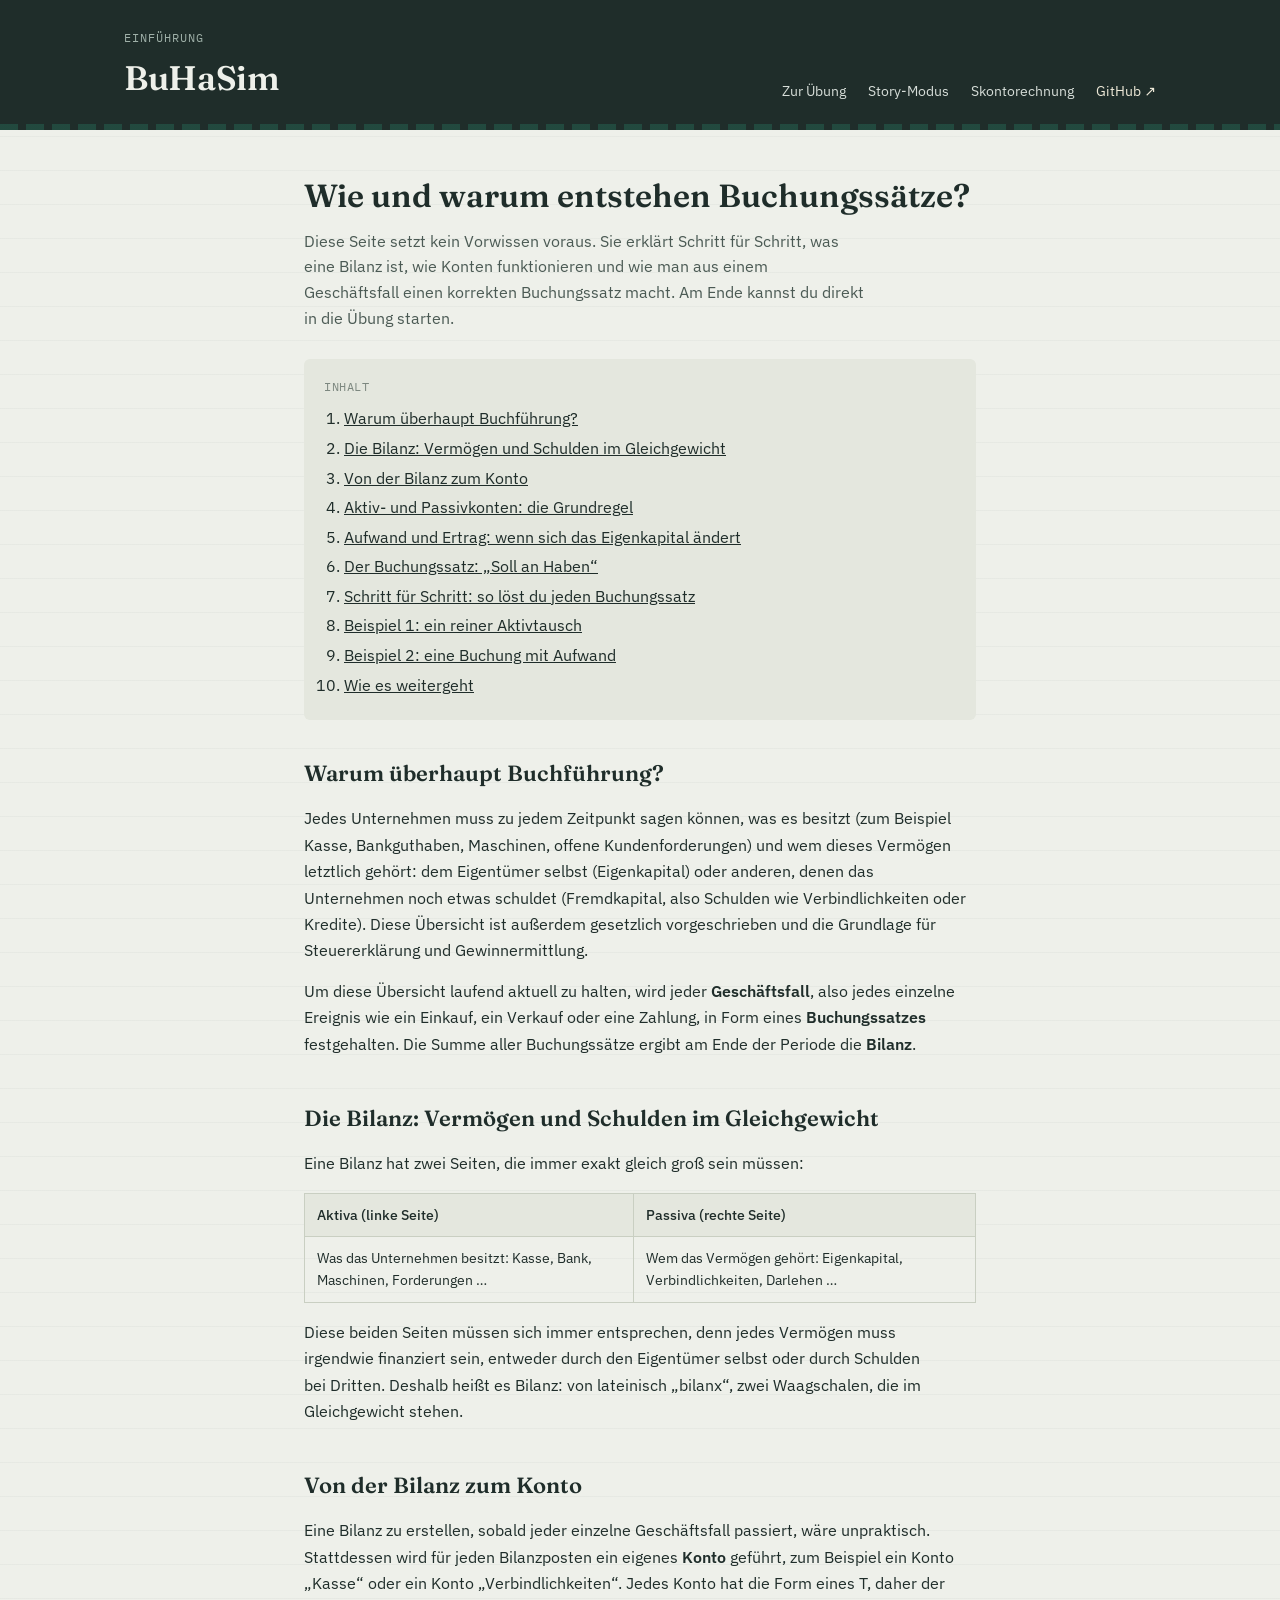
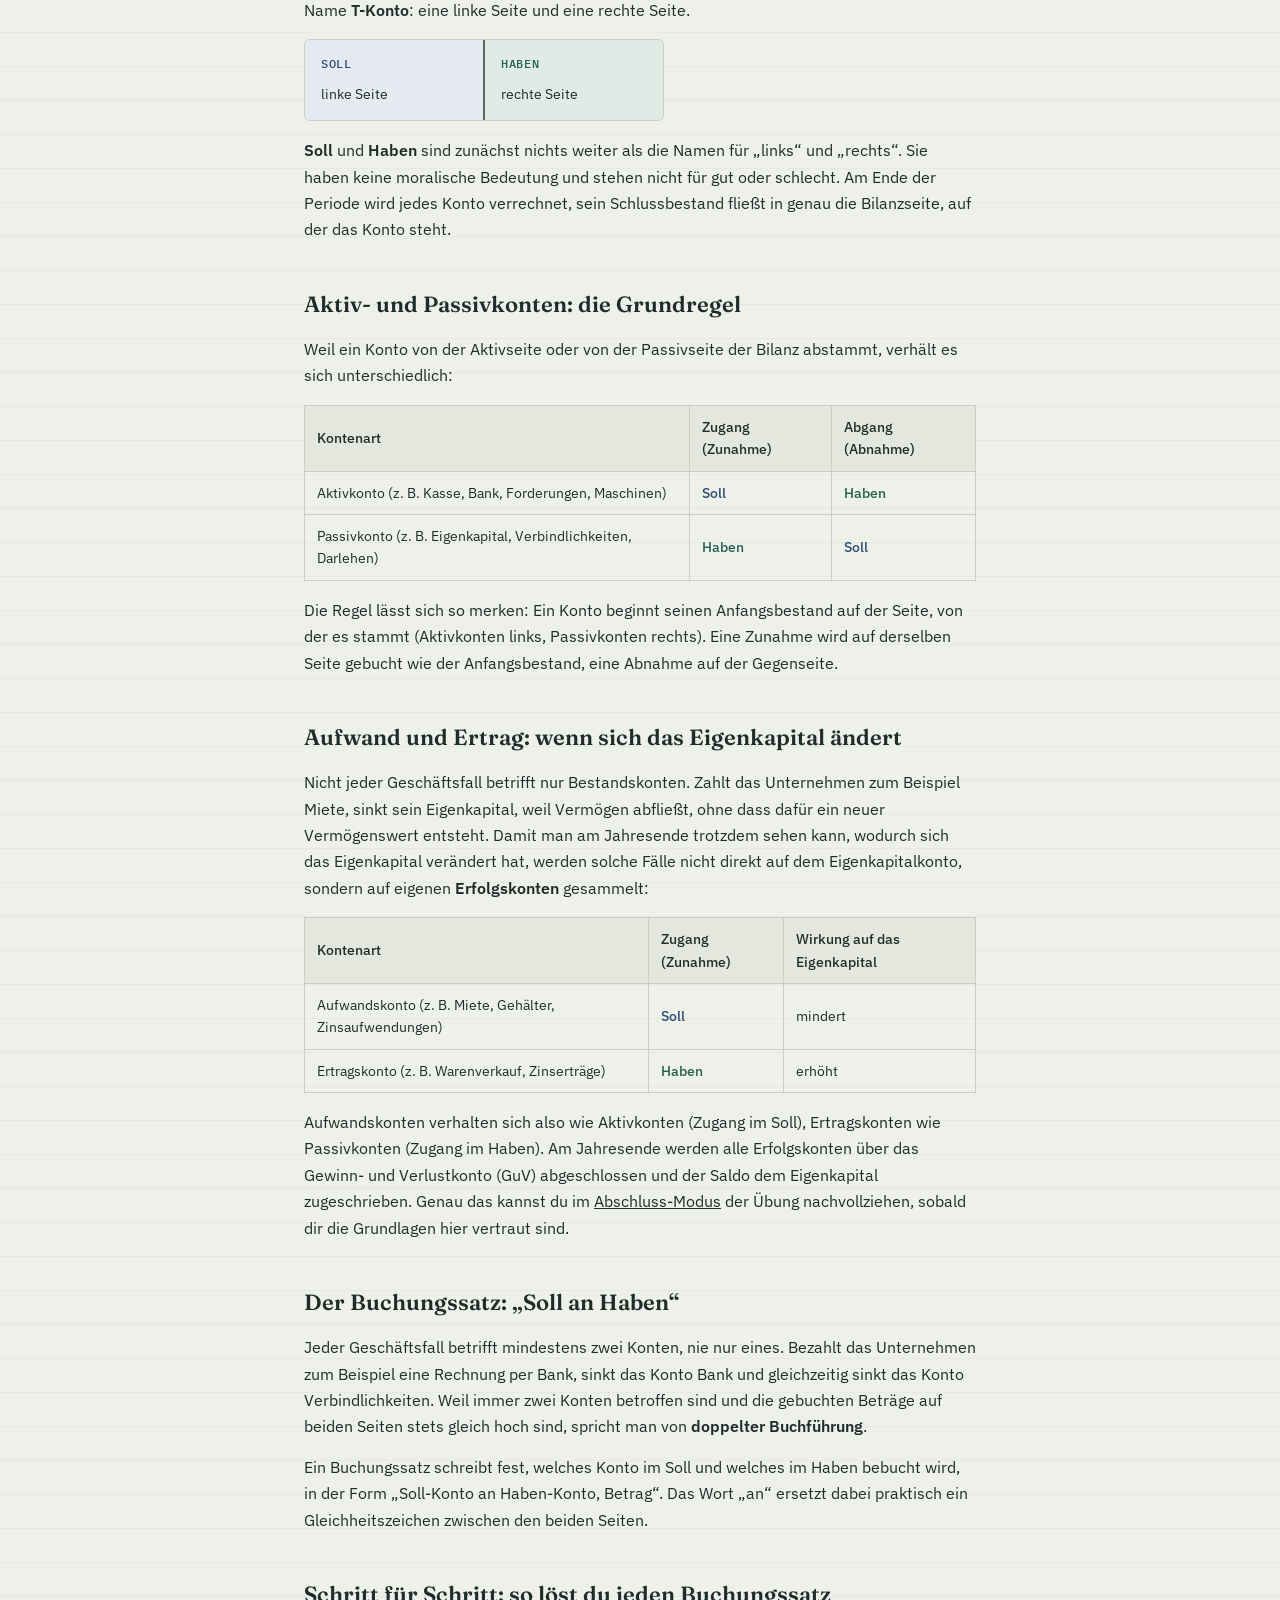
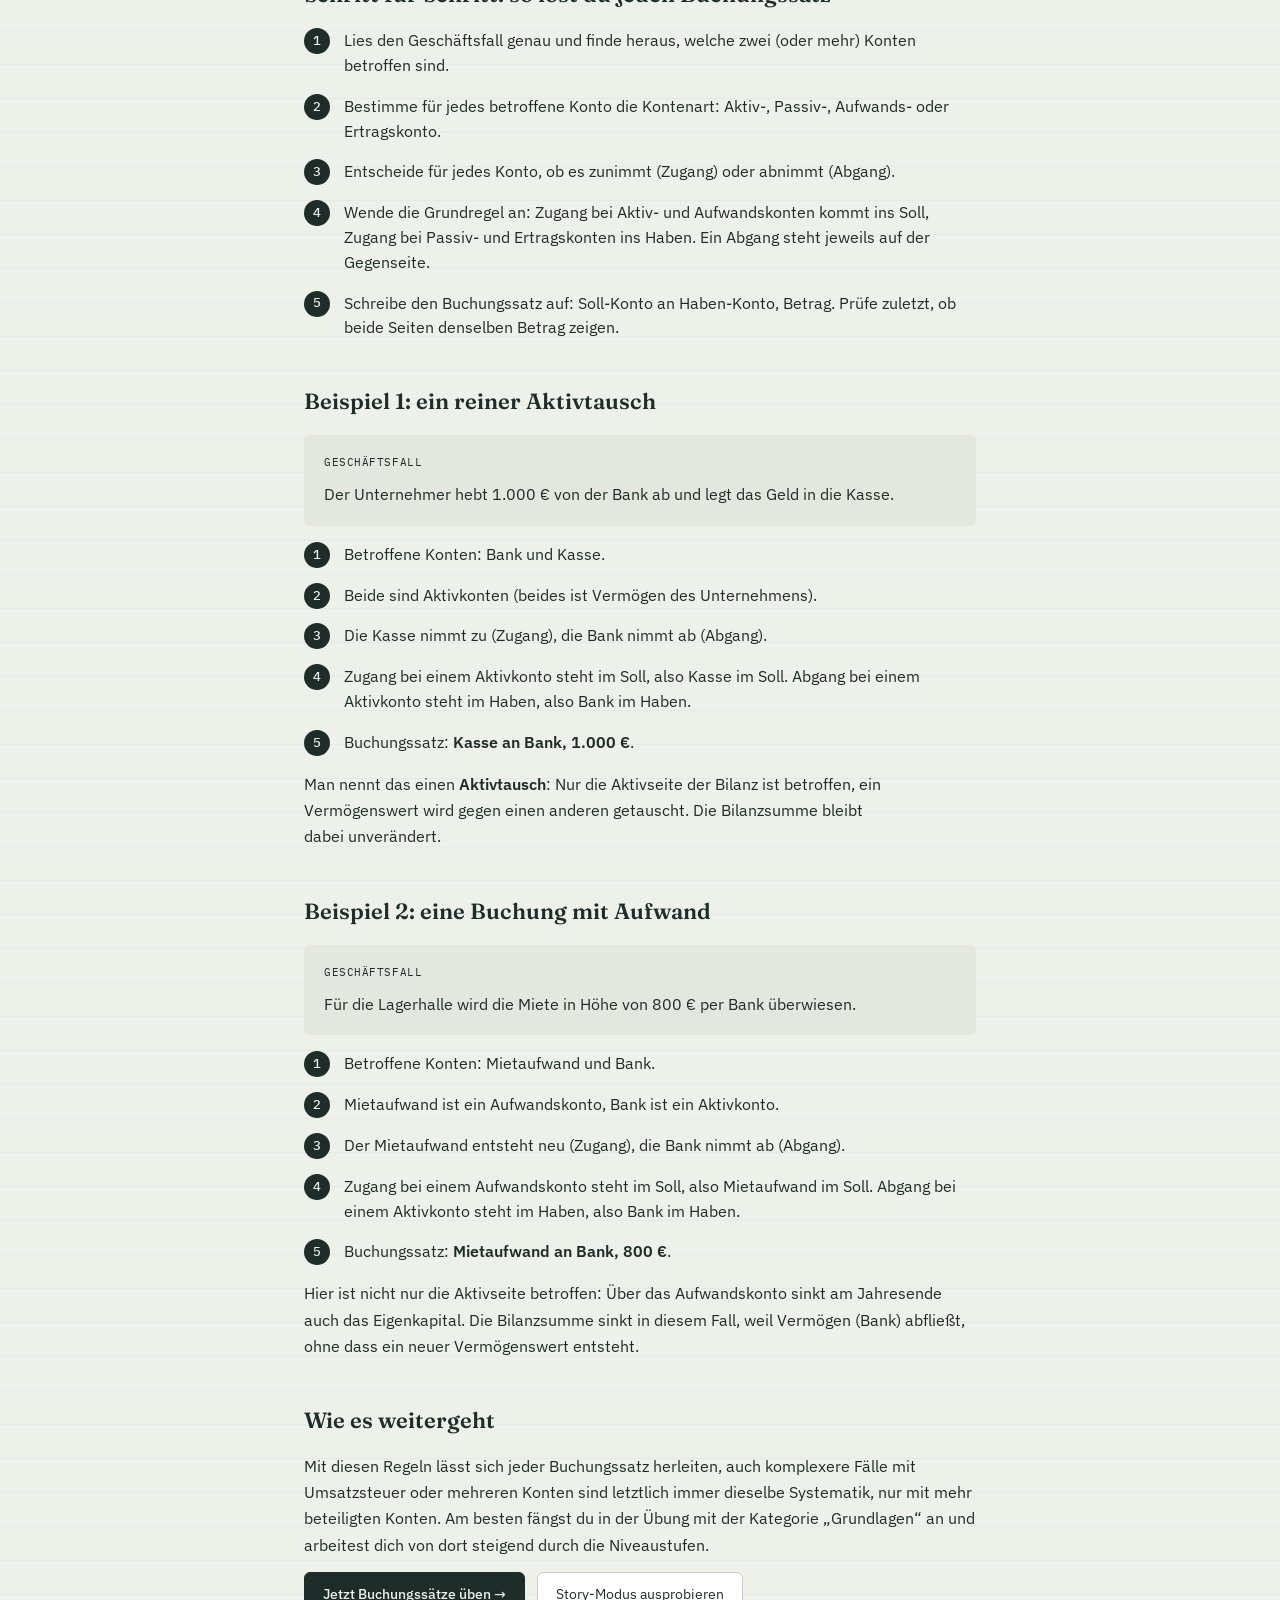
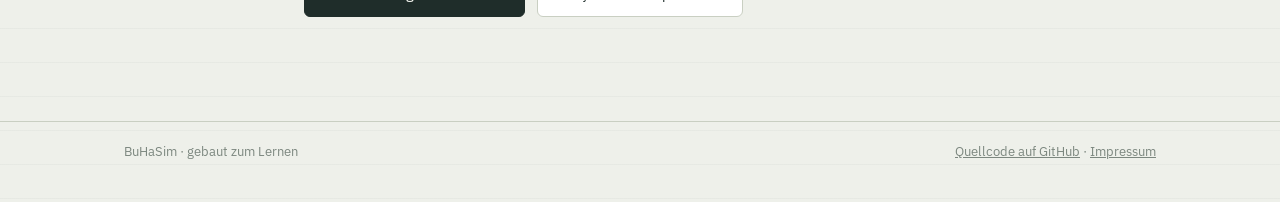
==== einfuehrung.html @ cf053f89 "Einführung in Buchhaltung" ====
<!doctype html>
<html lang="de">
<head>
<meta charset="UTF-8" />
<meta name="viewport" content="width=device-width, initial-scale=1" />
<title>Einführung · BuHaSim</title>
<meta name="description" content="Grundlagen für Einsteiger: wie und warum Buchungssätze und Bilanzen entstehen, Schritt für Schritt erklärt, ganz ohne Vorwissen." />
<link rel="icon" href="/favicon.ico" sizes="any" />
<link rel="icon" href="/favicon-32x32.png" type="image/png" sizes="32x32" />
<link rel="icon" href="/favicon-16x16.png" type="image/png" sizes="16x16" />
<link rel="apple-touch-icon" href="/apple-touch-icon.png" />
<link rel="manifest" href="/site.webmanifest" />
<link rel="stylesheet" href="fonts.css" />
<link rel="stylesheet" href="styles.css" />
</head>
<body>

<header class="site-header">
  <div class="wrap header-inner">
    <div class="wordmark">
      <span class="eyebrow">Einführung</span>
      <h1><a href="index.html" style="color:inherit;text-decoration:none;">BuHaSim</a></h1>
    </div>
    <nav class="header-nav">
      <a href="index.html">Zur Übung</a>
      <a href="story.html">Story-Modus</a>
      <a href="skonto.html">Skontorechnung</a>
      <a href="https://github.com/LadeShootH/BuHa-Trainer" target="_blank" rel="noopener" class="gh-link">GitHub ↗</a>
    </nav>
  </div>
  <div class="ledger-rule" aria-hidden="true"></div>
</header>

<main class="guide-page wrap">
  <h1 class="guide-title">Wie und warum entstehen Buchungssätze?</h1>
  <p class="guide-subtitle">Diese Seite setzt kein Vorwissen voraus. Sie erklärt Schritt für Schritt, was eine Bilanz ist, wie Konten funktionieren und wie man aus einem Geschäftsfall einen korrekten Buchungssatz macht. Am Ende kannst du direkt in die Übung starten.</p>

  <nav class="guide-toc" aria-label="Inhaltsverzeichnis">
    <p class="guide-toc-label">Inhalt</p>
    <ol>
      <li><a href="#warum">Warum überhaupt Buchführung?</a></li>
      <li><a href="#bilanz">Die Bilanz: Vermögen und Schulden im Gleichgewicht</a></li>
      <li><a href="#konten">Von der Bilanz zum Konto</a></li>
      <li><a href="#regel">Aktiv- und Passivkonten: die Grundregel</a></li>
      <li><a href="#erfolg">Aufwand und Ertrag: wenn sich das Eigenkapital ändert</a></li>
      <li><a href="#buchungssatz">Der Buchungssatz: „Soll an Haben“</a></li>
      <li><a href="#schritte">Schritt für Schritt: so löst du jeden Buchungssatz</a></li>
      <li><a href="#beispiel1">Beispiel 1: ein reiner Aktivtausch</a></li>
      <li><a href="#beispiel2">Beispiel 2: eine Buchung mit Aufwand</a></li>
      <li><a href="#weiter">Wie es weitergeht</a></li>
    </ol>
  </nav>

  <section class="guide-section" id="warum">
    <h2>Warum überhaupt Buchführung?</h2>
    <p>Jedes Unternehmen muss zu jedem Zeitpunkt sagen können, was es besitzt (zum Beispiel Kasse, Bankguthaben, Maschinen, offene Kundenforderungen) und wem dieses Vermögen letztlich gehört: dem Eigentümer selbst (Eigenkapital) oder anderen, denen das Unternehmen noch etwas schuldet (Fremdkapital, also Schulden wie Verbindlichkeiten oder Kredite). Diese Übersicht ist außerdem gesetzlich vorgeschrieben und die Grundlage für Steuererklärung und Gewinnermittlung.</p>
    <p>Um diese Übersicht laufend aktuell zu halten, wird jeder <strong>Geschäftsfall</strong>, also jedes einzelne Ereignis wie ein Einkauf, ein Verkauf oder eine Zahlung, in Form eines <strong>Buchungssatzes</strong> festgehalten. Die Summe aller Buchungssätze ergibt am Ende der Periode die <strong>Bilanz</strong>.</p>
  </section>

  <section class="guide-section" id="bilanz">
    <h2>Die Bilanz: Vermögen und Schulden im Gleichgewicht</h2>
    <p>Eine Bilanz hat zwei Seiten, die immer exakt gleich groß sein müssen:</p>
    <table class="rule-table">
      <thead>
        <tr><th>Aktiva (linke Seite)</th><th>Passiva (rechte Seite)</th></tr>
      </thead>
      <tbody>
        <tr><td>Was das Unternehmen besitzt: Kasse, Bank, Maschinen, Forderungen …</td><td>Wem das Vermögen gehört: Eigenkapital, Verbindlichkeiten, Darlehen …</td></tr>
      </tbody>
    </table>
    <p>Diese beiden Seiten müssen sich immer entsprechen, denn jedes Vermögen muss irgendwie finanziert sein, entweder durch den Eigentümer selbst oder durch Schulden bei Dritten. Deshalb heißt es Bilanz: von lateinisch „bilanx“, zwei Waagschalen, die im Gleichgewicht stehen.</p>
  </section>

  <section class="guide-section" id="konten">
    <h2>Von der Bilanz zum Konto</h2>
    <p>Eine Bilanz zu erstellen, sobald jeder einzelne Geschäftsfall passiert, wäre unpraktisch. Stattdessen wird für jeden Bilanzposten ein eigenes <strong>Konto</strong> geführt, zum Beispiel ein Konto „Kasse“ oder ein Konto „Verbindlichkeiten“. Jedes Konto hat die Form eines T, daher der Name <strong>T-Konto</strong>: eine linke Seite und eine rechte Seite.</p>
    <div class="t-account guide-mini-t">
      <div class="t-side" data-side="soll">
        <div class="t-side-label">Soll</div>
        <p>linke Seite</p>
      </div>
      <div class="t-divider" aria-hidden="true"></div>
      <div class="t-side" data-side="haben">
        <div class="t-side-label">Haben</div>
        <p>rechte Seite</p>
      </div>
    </div>
    <p><strong>Soll</strong> und <strong>Haben</strong> sind zunächst nichts weiter als die Namen für „links“ und „rechts“. Sie haben keine moralische Bedeutung und stehen nicht für gut oder schlecht. Am Ende der Periode wird jedes Konto verrechnet, sein Schlussbestand fließt in genau die Bilanzseite, auf der das Konto steht.</p>
  </section>

  <section class="guide-section" id="regel">
    <h2>Aktiv- und Passivkonten: die Grundregel</h2>
    <p>Weil ein Konto von der Aktivseite oder von der Passivseite der Bilanz abstammt, verhält es sich unterschiedlich:</p>
    <table class="rule-table">
      <thead>
        <tr><th>Kontenart</th><th>Zugang (Zunahme)</th><th>Abgang (Abnahme)</th></tr>
      </thead>
      <tbody>
        <tr><td>Aktivkonto (z. B. Kasse, Bank, Forderungen, Maschinen)</td><td class="is-soll">Soll</td><td class="is-haben">Haben</td></tr>
        <tr><td>Passivkonto (z. B. Eigenkapital, Verbindlichkeiten, Darlehen)</td><td class="is-haben">Haben</td><td class="is-soll">Soll</td></tr>
      </tbody>
    </table>
    <p>Die Regel lässt sich so merken: Ein Konto beginnt seinen Anfangsbestand auf der Seite, von der es stammt (Aktivkonten links, Passivkonten rechts). Eine Zunahme wird auf derselben Seite gebucht wie der Anfangsbestand, eine Abnahme auf der Gegenseite.</p>
  </section>

  <section class="guide-section" id="erfolg">
    <h2>Aufwand und Ertrag: wenn sich das Eigenkapital ändert</h2>
    <p>Nicht jeder Geschäftsfall betrifft nur Bestandskonten. Zahlt das Unternehmen zum Beispiel Miete, sinkt sein Eigenkapital, weil Vermögen abfließt, ohne dass dafür ein neuer Vermögenswert entsteht. Damit man am Jahresende trotzdem sehen kann, wodurch sich das Eigenkapital verändert hat, werden solche Fälle nicht direkt auf dem Eigenkapitalkonto, sondern auf eigenen <strong>Erfolgskonten</strong> gesammelt:</p>
    <table class="rule-table">
      <thead>
        <tr><th>Kontenart</th><th>Zugang (Zunahme)</th><th>Wirkung auf das Eigenkapital</th></tr>
      </thead>
      <tbody>
        <tr><td>Aufwandskonto (z. B. Miete, Gehälter, Zinsaufwendungen)</td><td class="is-soll">Soll</td><td>mindert</td></tr>
        <tr><td>Ertragskonto (z. B. Warenverkauf, Zinserträge)</td><td class="is-haben">Haben</td><td>erhöht</td></tr>
      </tbody>
    </table>
    <p>Aufwandskonten verhalten sich also wie Aktivkonten (Zugang im Soll), Ertragskonten wie Passivkonten (Zugang im Haben). Am Jahresende werden alle Erfolgskonten über das Gewinn- und Verlustkonto (GuV) abgeschlossen und der Saldo dem Eigenkapital zugeschrieben. Genau das kannst du im <a href="index.html#uebung">Abschluss-Modus</a> der Übung nachvollziehen, sobald dir die Grundlagen hier vertraut sind.</p>
  </section>

  <section class="guide-section" id="buchungssatz">
    <h2>Der Buchungssatz: „Soll an Haben“</h2>
    <p>Jeder Geschäftsfall betrifft mindestens zwei Konten, nie nur eines. Bezahlt das Unternehmen zum Beispiel eine Rechnung per Bank, sinkt das Konto Bank und gleichzeitig sinkt das Konto Verbindlichkeiten. Weil immer zwei Konten betroffen sind und die gebuchten Beträge auf beiden Seiten stets gleich hoch sind, spricht man von <strong>doppelter Buchführung</strong>.</p>
    <p>Ein Buchungssatz schreibt fest, welches Konto im Soll und welches im Haben bebucht wird, in der Form „Soll-Konto an Haben-Konto, Betrag“. Das Wort „an“ ersetzt dabei praktisch ein Gleichheitszeichen zwischen den beiden Seiten.</p>
  </section>

  <section class="guide-section" id="schritte">
    <h2>Schritt für Schritt: so löst du jeden Buchungssatz</h2>
    <ol class="guide-steps">
      <li>Lies den Geschäftsfall genau und finde heraus, welche zwei (oder mehr) Konten betroffen sind.</li>
      <li>Bestimme für jedes betroffene Konto die Kontenart: Aktiv-, Passiv-, Aufwands- oder Ertragskonto.</li>
      <li>Entscheide für jedes Konto, ob es zunimmt (Zugang) oder abnimmt (Abgang).</li>
      <li>Wende die Grundregel an: Zugang bei Aktiv- und Aufwandskonten kommt ins Soll, Zugang bei Passiv- und Ertragskonten ins Haben. Ein Abgang steht jeweils auf der Gegenseite.</li>
      <li>Schreibe den Buchungssatz auf: Soll-Konto an Haben-Konto, Betrag. Prüfe zuletzt, ob beide Seiten denselben Betrag zeigen.</li>
    </ol>
  </section>

  <section class="guide-section" id="beispiel1">
    <h2>Beispiel 1: ein reiner Aktivtausch</h2>
    <div class="guide-example">
      <p class="guide-example-label">Geschäftsfall</p>
      <p>Der Unternehmer hebt 1.000 € von der Bank ab und legt das Geld in die Kasse.</p>
    </div>
    <ol class="guide-steps">
      <li>Betroffene Konten: Bank und Kasse.</li>
      <li>Beide sind Aktivkonten (beides ist Vermögen des Unternehmens).</li>
      <li>Die Kasse nimmt zu (Zugang), die Bank nimmt ab (Abgang).</li>
      <li>Zugang bei einem Aktivkonto steht im Soll, also Kasse im Soll. Abgang bei einem Aktivkonto steht im Haben, also Bank im Haben.</li>
      <li>Buchungssatz: <strong>Kasse an Bank, 1.000 €</strong>.</li>
    </ol>
    <p>Man nennt das einen <strong>Aktivtausch</strong>: Nur die Aktivseite der Bilanz ist betroffen, ein Vermögenswert wird gegen einen anderen getauscht. Die Bilanzsumme bleibt dabei unverändert.</p>
  </section>

  <section class="guide-section" id="beispiel2">
    <h2>Beispiel 2: eine Buchung mit Aufwand</h2>
    <div class="guide-example">
      <p class="guide-example-label">Geschäftsfall</p>
      <p>Für die Lagerhalle wird die Miete in Höhe von 800 € per Bank überwiesen.</p>
    </div>
    <ol class="guide-steps">
      <li>Betroffene Konten: Mietaufwand und Bank.</li>
      <li>Mietaufwand ist ein Aufwandskonto, Bank ist ein Aktivkonto.</li>
      <li>Der Mietaufwand entsteht neu (Zugang), die Bank nimmt ab (Abgang).</li>
      <li>Zugang bei einem Aufwandskonto steht im Soll, also Mietaufwand im Soll. Abgang bei einem Aktivkonto steht im Haben, also Bank im Haben.</li>
      <li>Buchungssatz: <strong>Mietaufwand an Bank, 800 €</strong>.</li>
    </ol>
    <p>Hier ist nicht nur die Aktivseite betroffen: Über das Aufwandskonto sinkt am Jahresende auch das Eigenkapital. Die Bilanzsumme sinkt in diesem Fall, weil Vermögen (Bank) abfließt, ohne dass ein neuer Vermögenswert entsteht.</p>
  </section>

  <section class="guide-section" id="weiter">
    <h2>Wie es weitergeht</h2>
    <p>Mit diesen Regeln lässt sich jeder Buchungssatz herleiten, auch komplexere Fälle mit Umsatzsteuer oder mehreren Konten sind letztlich immer dieselbe Systematik, nur mit mehr beteiligten Konten. Am besten fängst du in der Übung mit der Kategorie „Grundlagen“ an und arbeitest dich von dort steigend durch die Niveaustufen.</p>
    <div class="guide-cta">
      <a href="index.html#uebung" class="btn-primary">Jetzt Buchungssätze üben →</a>
      <a href="story.html" class="btn-secondary">Story-Modus ausprobieren</a>
    </div>
  </section>

</main>

<footer class="site-footer">
  <div class="wrap footer-inner">
    <span>BuHaSim · gebaut zum Lernen</span>
    <span>
      <a href="https://github.com/LadeShootH/BuHa-Trainer" target="_blank" rel="noopener">Quellcode auf GitHub</a>
      · <a href="impressum.html">Impressum</a>
    </span>
  </div>
</footer>

</body>
</html>
---- fonts.css ----
/* Selbst gehostete Schriften. Keine Anfragen an Google/Drittanbieter.
   Dateien liegen unter /fonts, siehe DEPLOYMENT.md für Details. */

@font-face {
  font-family: 'Fraunces';
  font-style: normal;
  font-weight: 400;
  font-display: swap;
  src: url('fonts/fraunces-latin-400-normal.woff2') format('woff2');
}
@font-face {
  font-family: 'Fraunces';
  font-style: normal;
  font-weight: 500;
  font-display: swap;
  src: url('fonts/fraunces-latin-500-normal.woff2') format('woff2');
}
@font-face {
  font-family: 'Fraunces';
  font-style: normal;
  font-weight: 600;
  font-display: swap;
  src: url('fonts/fraunces-latin-600-normal.woff2') format('woff2');
}

@font-face {
  font-family: 'IBM Plex Sans';
  font-style: normal;
  font-weight: 400;
  font-display: swap;
  src: url('fonts/ibm-plex-sans-latin-400-normal.woff2') format('woff2');
}
@font-face {
  font-family: 'IBM Plex Sans';
  font-style: normal;
  font-weight: 500;
  font-display: swap;
  src: url('fonts/ibm-plex-sans-latin-500-normal.woff2') format('woff2');
}
@font-face {
  font-family: 'IBM Plex Sans';
  font-style: normal;
  font-weight: 600;
  font-display: swap;
  src: url('fonts/ibm-plex-sans-latin-600-normal.woff2') format('woff2');
}

@font-face {
  font-family: 'IBM Plex Mono';
  font-style: normal;
  font-weight: 400;
  font-display: swap;
  src: url('fonts/ibm-plex-mono-latin-400-normal.woff2') format('woff2');
}
@font-face {
  font-family: 'IBM Plex Mono';
  font-style: normal;
  font-weight: 500;
  font-display: swap;
  src: url('fonts/ibm-plex-mono-latin-500-normal.woff2') format('woff2');
}
---- styles.css ----
:root{
  --bg:#EEF0EA;
  --surface:#FFFFFF;
  --surface-2:#E4E7DE;
  --ink:#1F2D2A;
  --ink-soft:#4B5A54;
  --muted:#7C877F;
  --line:#C9CFC2;
  --accent-debit:#2B4C6F;
  --accent-debit-bg:#E4EAF0;
  --accent-credit:#24604F;
  --accent-credit-bg:#E1EBE6;
  --error:#8C3B2E;
  --error-bg:#F3E4DF;
  --font-display:'Fraunces', serif;
  --font-body:'IBM Plex Sans', system-ui, sans-serif;
  --font-mono:'IBM Plex Mono', monospace;
  --radius:6px;
}

*{box-sizing:border-box;}
html{scroll-behavior:smooth;}
h1, h2, h3{text-wrap:balance;}
p{text-wrap:pretty;}
@media (prefers-reduced-motion: reduce){html{scroll-behavior:auto;} *{animation-duration:.001ms !important; transition-duration:.001ms !important;}}

body{
  margin:0;
  background:var(--bg);
  color:var(--ink);
  font-family:var(--font-body);
  line-height:1.6;
  background-image:repeating-linear-gradient(to bottom, rgba(31,45,42,0.035) 0px, rgba(31,45,42,0.035) 1px, transparent 1px, transparent 34px);
}

.wrap{max-width:1080px;margin:0 auto;padding:0 24px;}

a{color:inherit;}

/* header */
.site-header{background:var(--ink);color:var(--bg);}
.header-inner{display:flex;justify-content:space-between;align-items:flex-end;padding:28px 24px 18px;flex-wrap:wrap;gap:12px;}
.eyebrow{display:block;font-family:var(--font-mono);font-size:12px;letter-spacing:0.08em;text-transform:uppercase;color:#9FB0A8;margin-bottom:4px;}
.wordmark h1{font-family:var(--font-display);font-weight:600;font-size:34px;margin:0;letter-spacing:-0.01em;}
.header-nav{display:flex;gap:22px;align-items:center;font-size:14px;}
.header-nav a{text-decoration:none;color:#D7DED9;border-bottom:1px solid transparent;padding-bottom:2px;}
.header-nav a:hover, .header-nav a:focus-visible{border-color:#D7DED9;}
.gh-link{color:#EFEAD9 !important;}
.ledger-rule{height:6px;background:repeating-linear-gradient(90deg, var(--accent-credit) 0 18px, transparent 18px 26px);opacity:.55;}

/* intro */
.intro{padding:34px 24px 8px;}
.intro-text{max-width:620px;color:var(--ink-soft);font-size:16px;margin:0 0 20px;}
.stat-row{display:flex;gap:14px;flex-wrap:wrap;margin-bottom:8px;}
.stat-chip{background:var(--surface);border:1px solid var(--line);border-radius:var(--radius);padding:10px 16px;display:flex;flex-direction:column;min-width:110px;}
.stat-num{font-family:var(--font-mono);font-size:20px;font-weight:500;}
.stat-label{font-size:12px;color:var(--muted);}

/* tool section */
.tool-section{padding:28px 24px 60px;}
.tool-controls{display:flex;justify-content:space-between;align-items:center;flex-wrap:wrap;gap:14px;margin-bottom:20px;}
.category-picker{display:flex;gap:8px;flex-wrap:wrap;}
.cat-btn{font-family:var(--font-body);font-size:14px;padding:8px 14px;border-radius:var(--radius);border:1px solid var(--line);background:var(--surface);color:var(--ink-soft);cursor:pointer;}
.cat-btn:hover{border-color:var(--accent-credit);}
.cat-btn.is-active{background:var(--ink);color:var(--bg);border-color:var(--ink);}
.bilanz-toggle{font-size:14px;color:var(--ink-soft);display:flex;gap:8px;align-items:center;cursor:pointer;}

.tool-grid{display:grid;grid-template-columns:1.35fr 1fr;gap:24px;align-items:start;}
@media (max-width:820px){.tool-grid{grid-template-columns:1fr;}}

.case-panel{background:var(--surface);border:1px solid var(--line);border-radius:12px;padding:22px 24px;}
.case-meta{display:flex;justify-content:space-between;font-size:13px;color:var(--muted);margin-bottom:12px;font-family:var(--font-mono);}
.case-card{background:var(--surface-2);border-radius:var(--radius);padding:16px 18px;margin-bottom:20px;min-height:64px;display:flex;align-items:center;}
#case-text{margin:0;font-size:16px;}

/* explain modal */
.modal-overlay{position:fixed;inset:0;background:rgba(22,34,43,0.55);display:flex;align-items:center;justify-content:center;padding:20px;z-index:100;}
.modal-overlay[hidden]{display:none;}
.modal-box{background:var(--surface);border-radius:12px;max-width:520px;width:100%;max-height:80vh;overflow-y:auto;padding:22px 24px;box-shadow:0 20px 60px rgba(0,0,0,0.35);}
.modal-header{display:flex;justify-content:space-between;align-items:flex-start;margin-bottom:14px;gap:12px;}
.modal-header h3{font-family:var(--font-display);font-weight:600;font-size:19px;margin:0;}
.modal-close{background:none;border:none;font-size:16px;line-height:1;cursor:pointer;color:var(--ink-soft);padding:4px 6px;}
.modal-close:hover{color:var(--ink);}
.modal-body{font-size:14px;line-height:1.6;color:var(--ink);}
.modal-body .explain-line{margin:0 0 10px;padding-left:12px;border-left:2px solid var(--line);}
.modal-body .explain-summary{margin:14px 0 0;padding-top:12px;border-top:1px solid var(--line);color:var(--ink-soft);}

/* T-account form */
.t-account{display:flex;border:1px solid var(--line);border-radius:var(--radius);overflow:hidden;margin-bottom:16px;}
.t-side{flex:1;padding:14px 16px;display:flex;flex-direction:column;gap:10px;}
.t-side[data-side="soll"]{background:var(--accent-debit-bg);}
.t-side[data-side="haben"]{background:var(--accent-credit-bg);}
.t-side-label{font-family:var(--font-mono);font-size:12px;text-transform:uppercase;letter-spacing:.06em;font-weight:500;}
.t-side[data-side="soll"] .t-side-label{color:var(--accent-debit);}
.t-side[data-side="haben"] .t-side-label{color:var(--accent-credit);}
.t-divider{width:2px;background:var(--ink);opacity:.7;}

.posting-row{display:flex;gap:8px;margin-bottom:4px;flex-wrap:wrap;}
.posting-row select{flex:1.3;min-width:140px;}
.posting-row input{flex:1;min-width:90px;font-family:var(--font-mono);}

select, input[type="number"]{
  font-family:var(--font-body);
  font-size:14px;
  padding:8px 10px;
  min-height:40px;
  border-radius:4px;
  border:1px solid var(--line);
  background:var(--surface);
  color:var(--ink);
  max-width:100%;
}
select{text-overflow:ellipsis;}
.btn-primary, .btn-secondary, .cat-btn{min-height:40px;}
select:focus-visible, input:focus-visible, button:focus-visible{outline:2px solid var(--accent-credit);outline-offset:2px;}

.add-row-btn{align-self:flex-start;background:none;border:none;font-size:12px;color:var(--ink-soft);cursor:pointer;padding:2px 0;text-decoration:underline;}
.is-abschluss .add-row-btn{display:none;}

.form-actions{display:flex;gap:10px;flex-wrap:wrap;}
button{font-family:var(--font-body);cursor:pointer;}
.btn-primary{background:var(--ink);color:var(--bg);border:1px solid var(--ink);padding:10px 18px;border-radius:var(--radius);font-size:14px;font-weight:500;}
.btn-primary:hover{background:var(--accent-credit);border-color:var(--accent-credit);}
.btn-secondary{background:var(--surface);color:var(--ink);border:1px solid var(--line);padding:10px 18px;border-radius:var(--radius);font-size:14px;}
.btn-secondary:disabled{opacity:.4;cursor:not-allowed;}

.feedback{margin-top:14px;font-size:14px;padding:10px 14px;border-radius:var(--radius);display:none;}
.feedback.is-correct{display:flex;justify-content:space-between;align-items:center;gap:12px;flex-wrap:wrap;background:var(--accent-credit-bg);color:var(--accent-credit);}
.feedback.is-wrong{display:flex;justify-content:space-between;align-items:center;gap:12px;flex-wrap:wrap;background:var(--error-bg);color:var(--error);}
.explain-btn{flex:none;background:none;border:1px solid currentColor;border-radius:4px;font-size:12px;color:inherit;cursor:pointer;padding:5px 10px;white-space:nowrap;opacity:0.85;}
.explain-btn:hover{opacity:1;}
.explain-btn[hidden]{display:none;}

/* bilanz panel */
.bilanz-panel{background:var(--surface);border:1px solid var(--line);border-radius:12px;padding:20px 22px;}
.bilanz-header{display:flex;justify-content:space-between;align-items:center;margin-bottom:12px;}
.bilanz-header h2{font-family:var(--font-display);font-weight:600;font-size:19px;margin:0;}
.reset-link{background:none;border:none;font-size:12px;color:var(--muted);text-decoration:underline;padding:0;}
.bilanz-columns{display:grid;grid-template-columns:1fr 1fr;gap:16px;}
.bilanz-col-label{font-family:var(--font-mono);font-size:12px;text-transform:uppercase;letter-spacing:.05em;color:var(--muted);border-bottom:1px solid var(--line);padding-bottom:6px;margin:0 0 8px;}
.bilanz-row{display:flex;justify-content:space-between;font-size:13px;padding:3px 0;color:var(--ink-soft);}
.bilanz-row span:last-child{font-family:var(--font-mono);color:var(--ink);}
.bilanz-total{display:flex;justify-content:space-between;margin-top:14px;padding-top:10px;border-top:2px solid var(--ink);font-family:var(--font-mono);font-size:14px;font-weight:500;}
.balance-check{font-size:12px;margin:10px 0 0;color:var(--muted);}
.balance-check.ok{color:var(--accent-credit);}
.balance-check.off{color:var(--error);}
#bilanz-panel.is-hidden{display:none;}

/* about + footer */
.about{padding:10px 24px 50px;max-width:720px;}
.about h2{font-family:var(--font-display);font-weight:600;}
.about p{color:var(--ink-soft);}

/* mobile */
@media (max-width:600px){
  .wrap{padding:0 16px;}
  .header-inner{padding:20px 16px 14px;align-items:flex-start;flex-direction:column;}
  .wordmark h1{font-size:26px;}
  .header-nav{gap:16px;font-size:13px;}
  .intro{padding:24px 16px 4px;}
  .intro-text{font-size:15px;}
  .stat-chip{min-width:0;flex:1;padding:8px 12px;}
  .tool-section{padding:20px 16px 48px;}
  .tool-controls{flex-direction:column;align-items:flex-start;gap:12px;}
  .case-panel, .bilanz-panel{padding:16px;}
  .modal-box{padding:18px;}
  .case-meta{flex-direction:column;gap:4px;}
  .t-account{flex-direction:column;}
  .t-divider{width:100%;height:2px;}
  .posting-row{flex-direction:column;align-items:stretch;}
  .posting-row select, .posting-row input{width:100%;min-width:0;}
  .form-actions{flex-direction:column;}
  .form-actions button{width:100%;}
  .bilanz-panel{padding:14px;}
  .bilanz-header h2{font-size:16px;}
  .bilanz-columns{grid-template-columns:1fr;gap:14px;}
  .bilanz-col-label{font-size:11px;padding-bottom:4px;margin-bottom:6px;}
  .bilanz-row{font-size:12px;padding:2px 0;}
  .bilanz-total{font-size:13px;margin-top:10px;padding-top:8px;}
  .balance-check{font-size:11px;}
  .legal-page{padding:28px 16px 48px;}
  .footer-inner{flex-direction:column;align-items:flex-start;}
}

/* legal page (Impressum) */
.legal-page{padding:40px 24px 60px;max-width:680px;}
.legal-title{font-family:var(--font-display);font-weight:600;font-size:30px;margin:0 0 24px;}
.legal-section{margin-bottom:26px;}
.legal-section h2{font-family:var(--font-body);font-weight:600;font-size:15px;text-transform:uppercase;letter-spacing:.04em;color:var(--ink-soft);margin:0 0 8px;}
.legal-section p{margin:0;color:var(--ink);}
.site-footer{border-top:1px solid var(--line);padding:20px 0 40px;}
.footer-inner{display:flex;justify-content:space-between;flex-wrap:wrap;gap:8px;font-size:13px;color:var(--muted);}
.footer-inner a{text-decoration:underline;}

/* story mode */
.story-link{font-weight:500;color:#EFEAD9 !important;}
.story-promo{display:flex;align-items:center;gap:10px;background:var(--surface);border:1px solid var(--accent-credit);border-radius:var(--radius);padding:10px 16px;margin-bottom:20px;text-decoration:none;color:var(--ink);font-size:14px;}
.story-promo:hover{background:var(--accent-credit-bg);}
.story-promo-eyebrow{font-family:var(--font-mono);font-size:11px;text-transform:uppercase;letter-spacing:.05em;background:var(--accent-credit);color:var(--surface);padding:2px 7px;border-radius:3px;flex:none;}
.story-promo-title{font-weight:500;}

.story-progress-bar{height:6px;background:var(--surface-2);border-radius:3px;overflow:hidden;margin-bottom:20px;}
.story-progress-fill{height:100%;background:var(--accent-credit);width:0%;transition:width .3s ease;}

.story-narrative-card{background:var(--surface-2);border-left:3px solid var(--accent-credit);color:var(--ink-soft);}
.story-narrative-card p{margin:0;}

.story-reaction{margin-top:12px;padding:10px 14px;border-radius:var(--radius);background:var(--accent-debit-bg);color:var(--accent-debit);font-size:14px;font-weight:500;}

.story-stats{display:flex;gap:14px;margin-bottom:14px;}
.story-stat{flex:1;background:var(--surface-2);border-radius:var(--radius);padding:12px 14px;display:flex;flex-direction:column;gap:4px;}
.story-stat-label{font-family:var(--font-mono);font-size:11px;text-transform:uppercase;letter-spacing:.04em;color:var(--muted);}
.story-stat-value{font-family:var(--font-mono);font-size:20px;font-weight:500;}
.story-hint{font-size:12px;color:var(--muted);margin:0;}

/* Skontorechnung */
.skonto-form{display:flex;flex-direction:column;gap:16px;}
.skonto-input-area{display:flex;flex-direction:column;gap:14px;}
.skonto-field{display:flex;flex-direction:column;gap:6px;}
.skonto-field label{font-size:13px;color:var(--ink-soft);}
.skonto-field input, .skonto-field select{width:100%;}

.formel-list{display:flex;flex-direction:column;gap:14px;margin-bottom:14px;}
.formel-item{padding-bottom:12px;border-bottom:1px solid var(--line);}
.formel-item:last-child{border-bottom:none;padding-bottom:0;}
.formel-title{font-size:13px;font-weight:500;margin:0 0 4px;color:var(--ink);}
.formel-body{font-family:var(--font-mono);font-size:12px;color:var(--ink-soft);margin:0;line-height:1.5;}

/* Einführung / Grundlagen-Guide */
.guide-page{padding:40px 24px 60px;max-width:720px;}
.guide-title{font-family:var(--font-display);font-weight:600;font-size:32px;margin:0 0 8px;}
.guide-subtitle{color:var(--ink-soft);font-size:16px;margin:0 0 28px;max-width:560px;}

.guide-toc{background:var(--surface-2);border-radius:var(--radius);padding:18px 20px;margin-bottom:36px;}
.guide-toc-label{margin:0 0 10px;font-family:var(--font-mono);font-size:12px;text-transform:uppercase;letter-spacing:.05em;color:var(--muted);}
.guide-toc ol{margin:0;padding-left:20px;}
.guide-toc li{margin-bottom:4px;}
.guide-toc a{text-decoration:underline;}

.guide-section{margin-bottom:44px;}
.guide-section h2{font-family:var(--font-display);font-weight:600;font-size:22px;margin:0 0 14px;scroll-margin-top:20px;}
.guide-section h3{font-family:var(--font-body);font-weight:600;font-size:16px;margin:22px 0 8px;}
.guide-section p{color:var(--ink);margin:0 0 14px;line-height:1.65;}
.guide-section p:last-child{margin-bottom:0;}

.rule-table{width:100%;border-collapse:collapse;margin:16px 0;font-size:14px;}
.rule-table th, .rule-table td{border:1px solid var(--line);padding:10px 12px;text-align:left;}
.rule-table th{background:var(--surface-2);font-weight:500;}
.rule-table td.is-soll{color:var(--accent-debit);font-weight:500;}
.rule-table td.is-haben{color:var(--accent-credit);font-weight:500;}

.guide-example{background:var(--surface-2);border-radius:var(--radius);padding:18px 20px;margin:16px 0;}
.guide-example p{margin:0 0 10px;}
.guide-example p:last-child{margin-bottom:0;}
.guide-example-label{font-family:var(--font-mono);font-size:11px;text-transform:uppercase;letter-spacing:.05em;color:var(--muted);margin:0 0 8px;}

.guide-steps{margin:16px 0;padding:0;list-style:none;counter-reset:guide-step;}
.guide-steps li{position:relative;padding-left:40px;margin-bottom:16px;color:var(--ink);line-height:1.55;}
.guide-steps li::before{counter-increment:guide-step;content:counter(guide-step);position:absolute;left:0;top:0;width:26px;height:26px;border-radius:50%;background:var(--ink);color:var(--bg);font-family:var(--font-mono);font-size:13px;font-weight:500;display:flex;align-items:center;justify-content:center;}

.guide-mini-t{max-width:360px;margin:16px 0;}
.guide-mini-t .t-side p{margin:0 0 6px;font-size:14px;}
.guide-mini-t .t-side p:last-child{margin-bottom:0;}

.guide-cta{display:flex;flex-wrap:wrap;gap:12px;margin-top:8px;}
.guide-cta a{display:inline-block;text-decoration:none;}

@media (max-width:600px){
  .guide-page{padding:28px 16px 48px;}
  .guide-title{font-size:26px;}
  .rule-table{font-size:12px;}
  .rule-table th, .rule-table td{padding:7px 8px;}
}
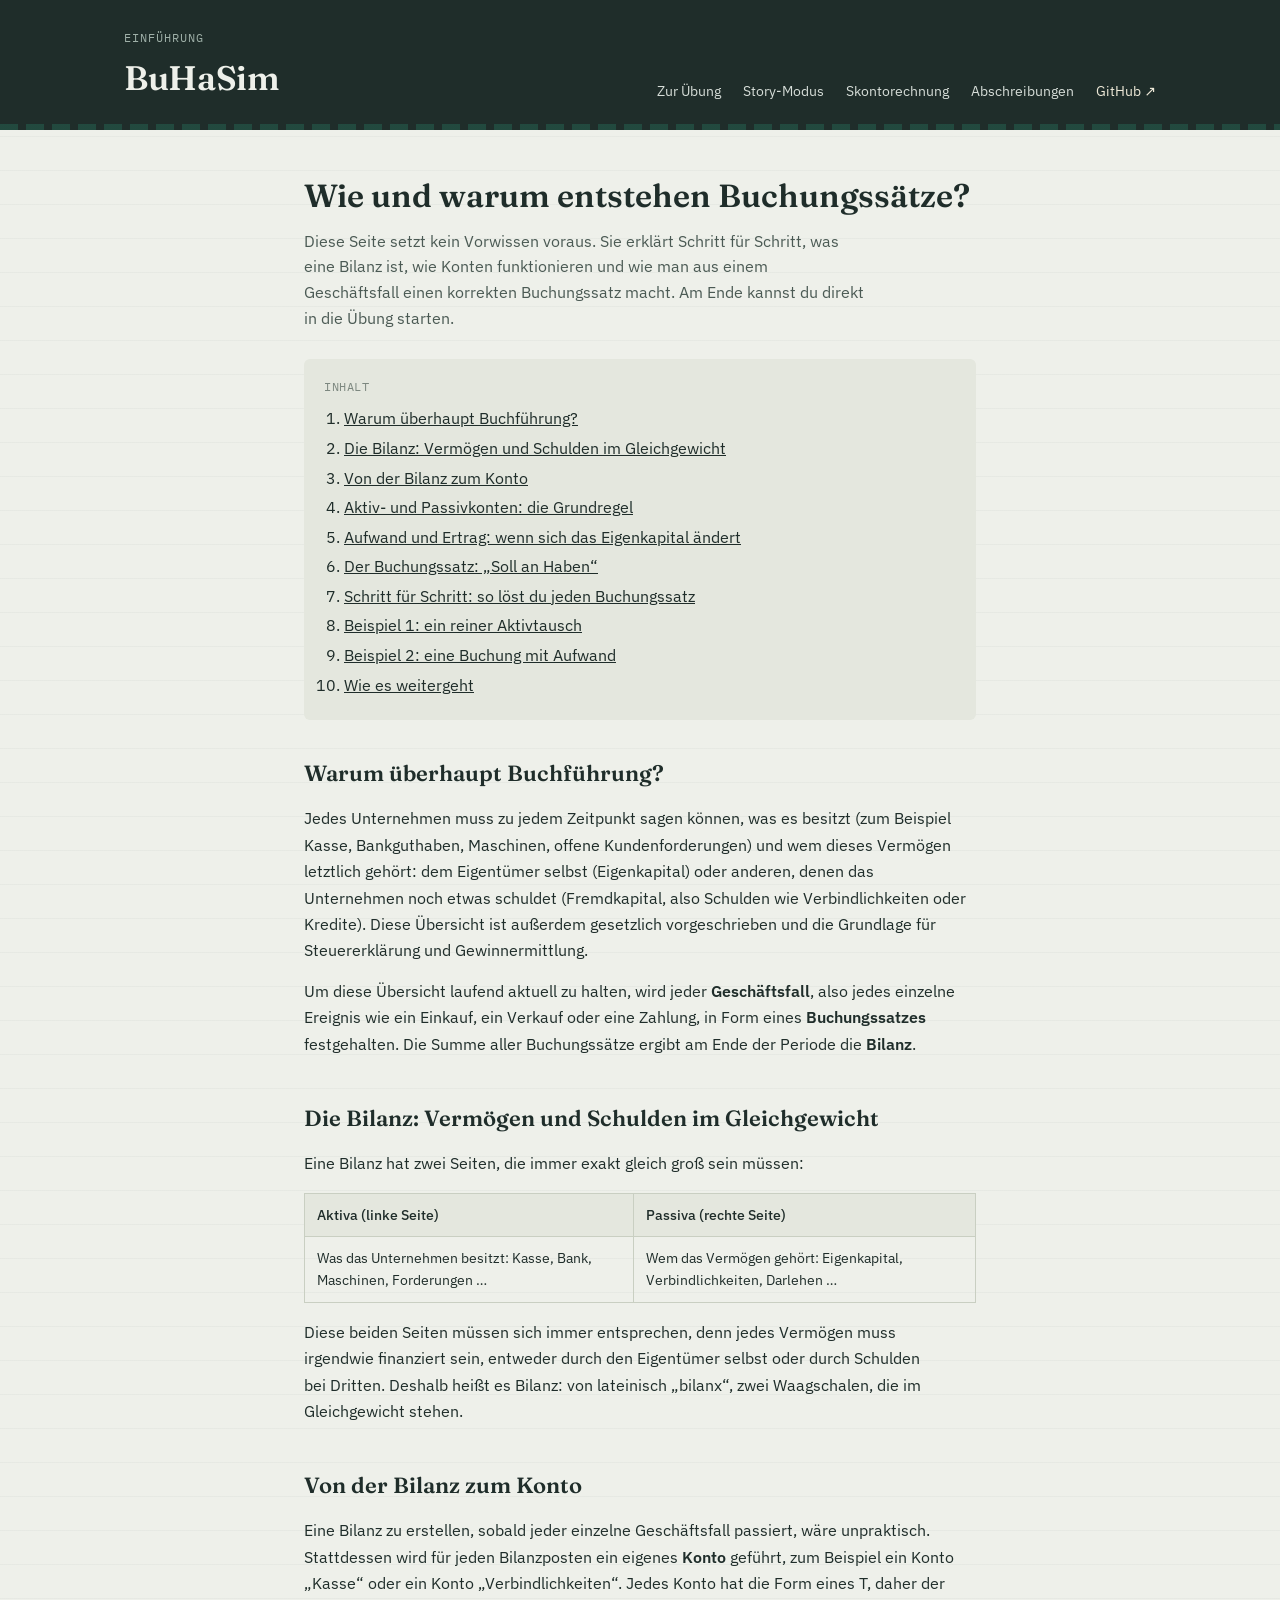
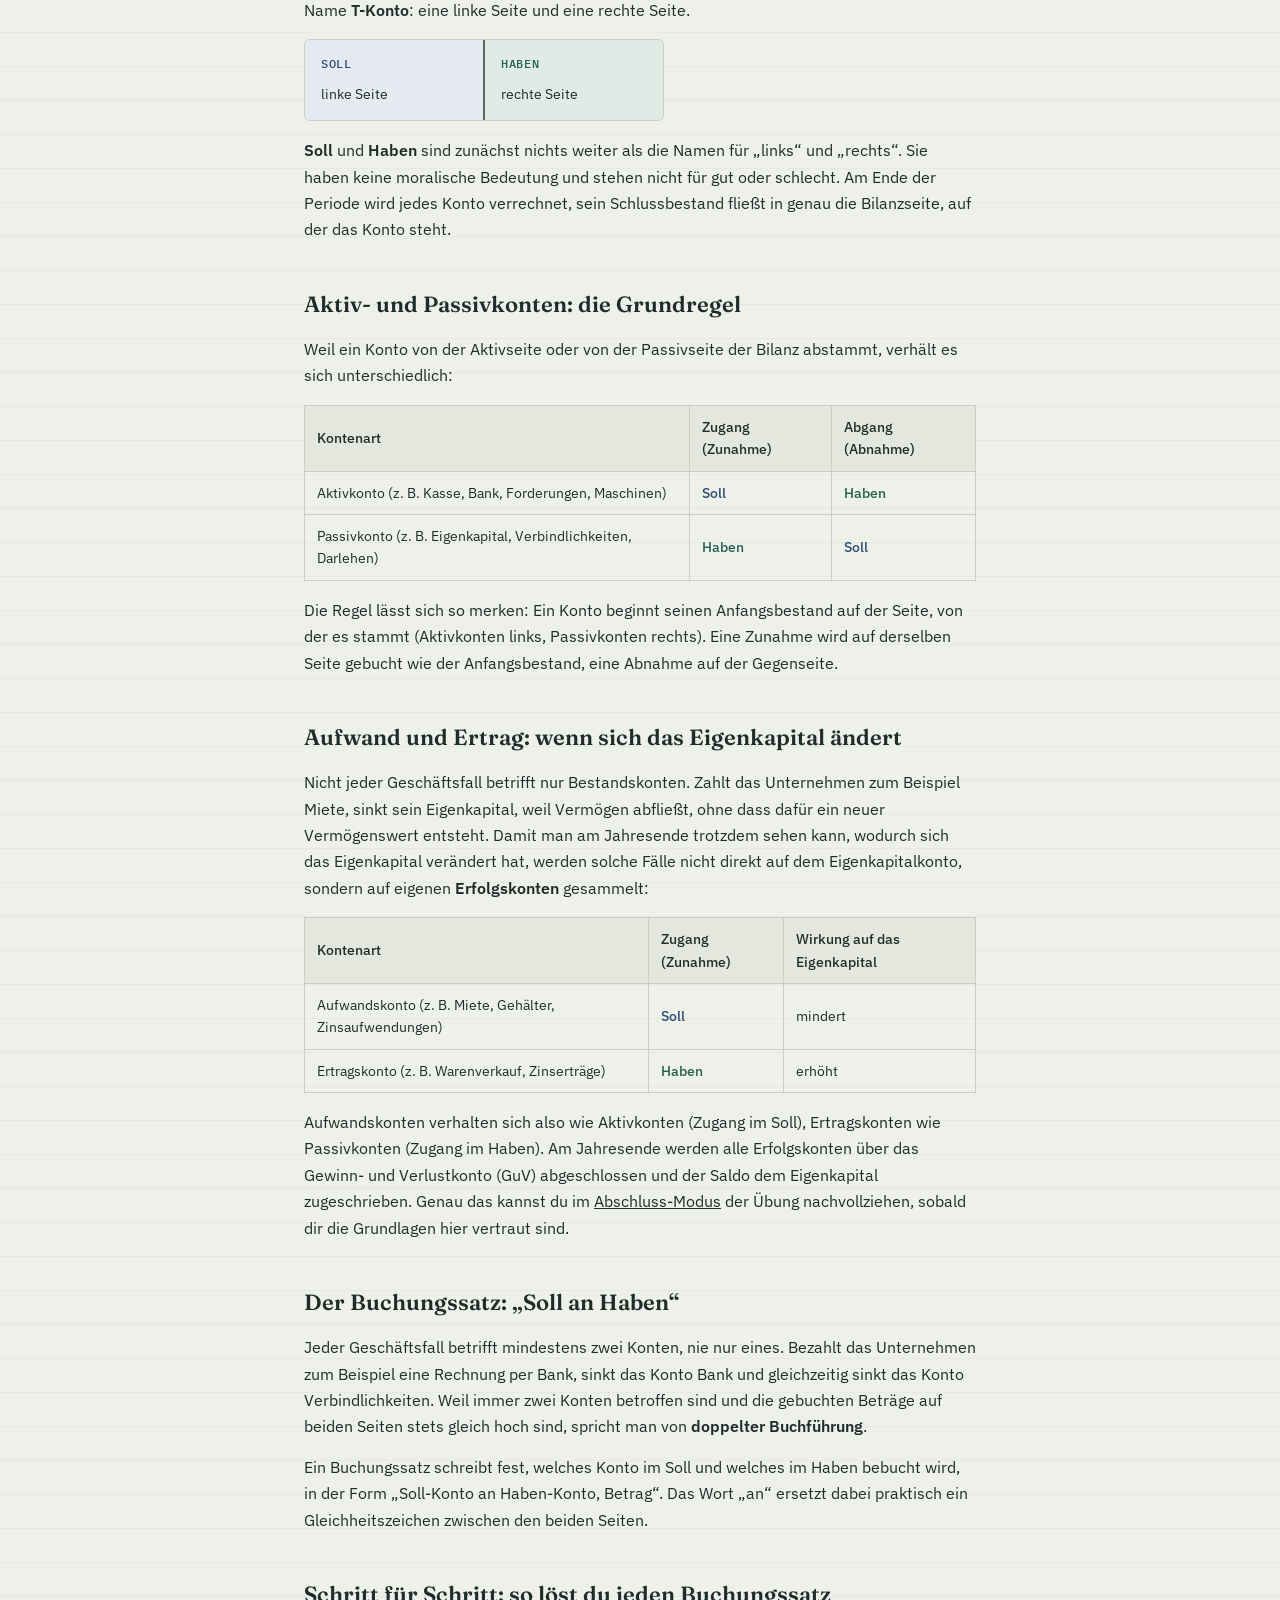
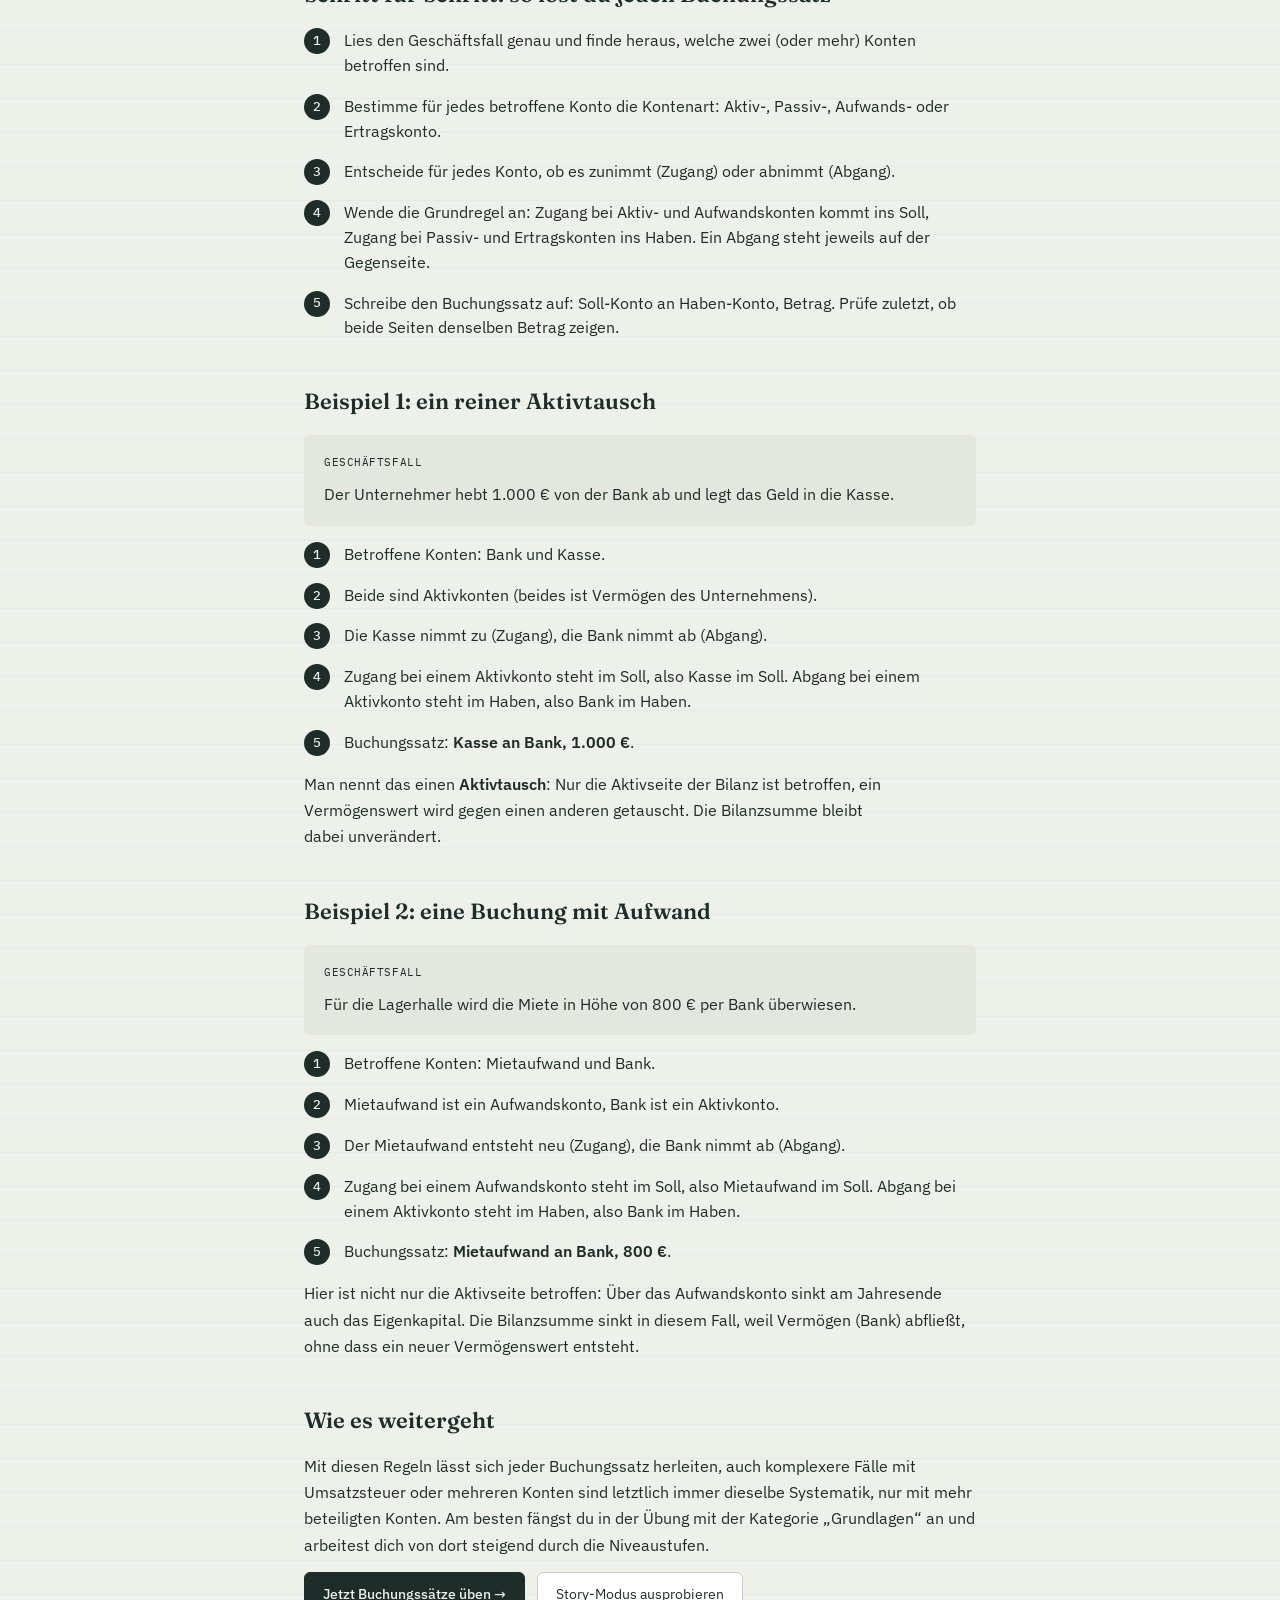
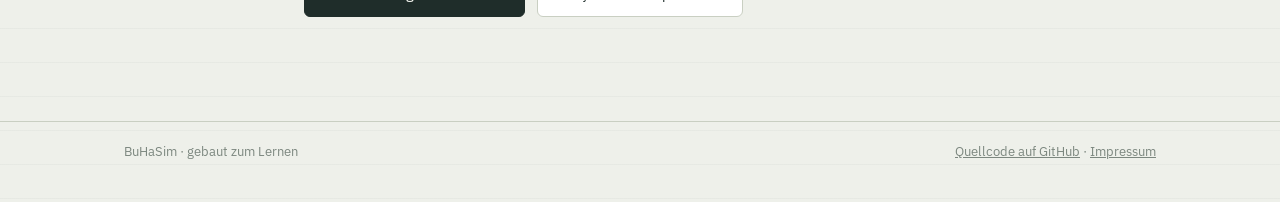
==== commit 8202c6c1: "Neuer Aufgabenbereich Abschreibungen (AfA) Eigene Seite afa.html mit 31 Aufgaben: lineare AfA, zeita" ====
--- a/einfuehrung.html
+++ b/einfuehrung.html
@@ -25,6 +25,7 @@
       <a href="index.html">Zur Übung</a>
       <a href="story.html">Story-Modus</a>
       <a href="skonto.html">Skontorechnung</a>
+      <a href="afa.html">Abschreibungen</a>
       <a href="https://github.com/LadeShootH/BuHa-Trainer" target="_blank" rel="noopener" class="gh-link">GitHub ↗</a>
     </nav>
   </div>
